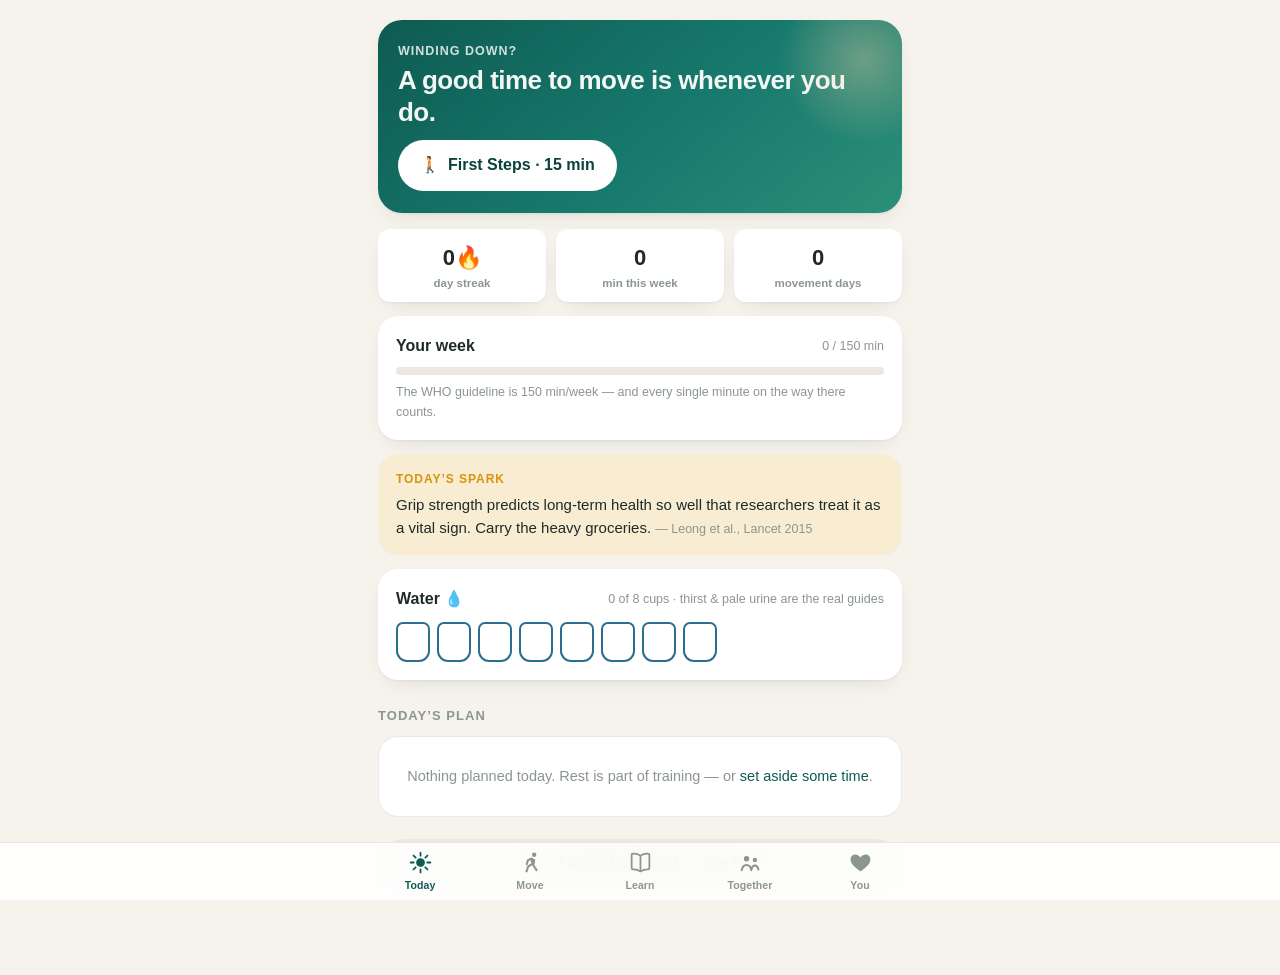
==== index.html @ d50400a1 "Build Movement: research-rooted PWA with guided sessions, learning library, plans, and circles A zer" ====
<!DOCTYPE html>
<html lang="en">
<head>
  <meta charset="UTF-8">
  <meta name="viewport" content="width=device-width, initial-scale=1, viewport-fit=cover, user-scalable=no">
  <title>Movement — make moving feel like living</title>
  <meta name="description" content="A warm, research-rooted companion that helps you weave movement into your day — guided sessions, gentle plans, and friends to move with.">

  <link rel="manifest" href="./manifest.webmanifest">
  <meta name="theme-color" content="#0e5b52" media="(prefers-color-scheme: light)">
  <meta name="theme-color" content="#0b1f1c" media="(prefers-color-scheme: dark)">

  <!-- iOS install / standalone -->
  <meta name="apple-mobile-web-app-capable" content="yes">
  <meta name="mobile-web-app-capable" content="yes">
  <meta name="apple-mobile-web-app-status-bar-style" content="black-translucent">
  <meta name="apple-mobile-web-app-title" content="Movement">
  <link rel="apple-touch-icon" href="./icons/apple-touch-icon.png">
  <link rel="icon" type="image/png" sizes="192x192" href="./icons/icon-192.png">

  <link rel="stylesheet" href="./css/app.css">
</head>
<body>
  <div id="app" aria-live="polite">
    <main id="view" class="view" tabindex="-1"></main>

    <nav id="tabbar" class="tabbar" aria-label="Main">
      <a href="#/today" data-tab="today" class="tab">
        <svg viewBox="0 0 24 24" aria-hidden="true"><circle cx="12" cy="12" r="4.2"/><path class="stroke" d="M12 2.5v3M12 18.5v3M2.5 12h3M18.5 12h3M5.3 5.3l2.1 2.1M16.6 16.6l2.1 2.1M18.7 5.3l-2.1 2.1M7.4 16.6l-2.1 2.1"/></svg>
        <span>Today</span>
      </a>
      <a href="#/move" data-tab="move" class="tab">
        <svg viewBox="0 0 24 24" aria-hidden="true"><circle cx="15.5" cy="4.5" r="2.1"/><path class="stroke wide" d="M12.7 8.2l2.9 1.6-1 4.6 3.2 4.9M12.7 8.2L9.4 10l-1 3.6M12.7 8.2l1.3 5-4.2 2.6-1.6 4.7"/></svg>
        <span>Move</span>
      </a>
      <a href="#/learn" data-tab="learn" class="tab">
        <svg viewBox="0 0 24 24" aria-hidden="true"><path class="stroke" d="M12 5.6C10.2 4 7.6 3.4 4.5 3.6c-.6 0-1 .5-1 1v13c0 .6.5 1 1.1 1 2.9-.1 5.3.5 7.4 2 2.1-1.5 4.5-2.1 7.4-2 .6 0 1.1-.4 1.1-1v-13c0-.5-.4-1-1-1-3.1-.2-5.7.4-7.5 2z"/><path class="stroke" d="M12 5.6v14.6"/></svg>
        <span>Learn</span>
      </a>
      <a href="#/together" data-tab="together" class="tab">
        <svg viewBox="0 0 24 24" aria-hidden="true"><circle cx="8.2" cy="8.4" r="2.6"/><circle cx="16.2" cy="9.6" r="2.1"/><path class="stroke wide" d="M3.6 19.4c.5-3.2 2.3-5 4.6-5s4.1 1.8 4.6 5M12.9 18.6c.5-2.3 1.8-3.7 3.3-3.7 1.6 0 2.9 1.4 3.4 3.7"/></svg>
        <span>Together</span>
      </a>
      <a href="#/you" data-tab="you" class="tab">
        <svg viewBox="0 0 24 24" aria-hidden="true"><path d="M12 20.6s-7.6-4.6-9.2-9.5C1.7 7.7 3.5 4.8 6.4 4.4c1.9-.3 3.8.6 5.6 2.7 1.8-2.1 3.7-3 5.6-2.7 2.9.4 4.7 3.3 3.6 6.7-1.6 4.9-9.2 9.5-9.2 9.5z"/></svg>
        <span>You</span>
      </a>
    </nav>
  </div>

  <script type="module" src="./js/app.js"></script>
  <script>
    if ('serviceWorker' in navigator) {
      window.addEventListener('load', () => {
        navigator.serviceWorker.register('./sw.js').catch(() => {});
      });
    }
  </script>
</body>
</html>
---- css/app.css ----
/* ============================================================
   Movement — design system
   Warm, calm, alive. System fonts so it feels native on iOS.
   ============================================================ */

:root {
  --bg: #f6f3ec;
  --bg-raised: #ffffff;
  --bg-sunken: #ece8df;
  --ink: #1e2b28;
  --ink-soft: #56645f;
  --ink-faint: #8b968f;
  --line: rgba(30, 43, 40, 0.1);

  --brand: #0e5b52;        /* deep sea green */
  --brand-soft: #d9e9e2;
  --brand-ink: #0a423c;
  --accent: #e8613c;       /* sunrise coral */
  --accent-soft: #fbe3d8;
  --gold: #d9930d;
  --gold-soft: #f8ecd2;
  --sky: #2c6e8f;
  --sky-soft: #dcebf2;
  --plum: #7c4d79;
  --plum-soft: #eee0ed;

  --radius: 20px;
  --radius-sm: 12px;
  --shadow: 0 1px 2px rgba(30, 43, 40, 0.05), 0 8px 24px -12px rgba(30, 43, 40, 0.18);
  --tabbar-h: 58px;
  --safe-bottom: env(safe-area-inset-bottom, 0px);
  --safe-top: env(safe-area-inset-top, 0px);

  color-scheme: light dark;
}

@media (prefers-color-scheme: dark) {
  :root {
    --bg: #0d1614;
    --bg-raised: #16221f;
    --bg-sunken: #0a100f;
    --ink: #e8ede9;
    --ink-soft: #a3b0aa;
    --ink-faint: #6c7873;
    --line: rgba(232, 237, 233, 0.1);

    --brand: #4fa895;
    --brand-soft: #163430;
    --brand-ink: #9fd6c9;
    --accent: #f0754f;
    --accent-soft: #3a2018;
    --gold: #e2a63a;
    --gold-soft: #33270f;
    --sky: #5da3c4;
    --sky-soft: #142b36;
    --plum: #b07dac;
    --plum-soft: #2d1e2c;

    --shadow: 0 1px 2px rgba(0, 0, 0, 0.3), 0 8px 24px -12px rgba(0, 0, 0, 0.5);
  }
}

* { box-sizing: border-box; margin: 0; padding: 0; }

html { height: 100%; }

body {
  min-height: 100%;
  background: var(--bg);
  color: var(--ink);
  font-family: -apple-system, BlinkMacSystemFont, "SF Pro Text", "Segoe UI", Roboto, "Helvetica Neue", sans-serif;
  font-size: 16px;
  line-height: 1.55;
  -webkit-font-smoothing: antialiased;
  -webkit-tap-highlight-color: transparent;
  overscroll-behavior-y: none;
}

button {
  font: inherit;
  color: inherit;
  background: none;
  border: none;
  cursor: pointer;
}

a { color: var(--brand); text-decoration: none; }

/* ---------- layout ---------- */

.view {
  max-width: 560px;
  margin: 0 auto;
  padding: calc(var(--safe-top) + 20px) 18px calc(var(--tabbar-h) + var(--safe-bottom) + 28px);
  outline: none;
  animation: view-in 0.28s ease;
}

/* Full-screen routes (the session player) render without the shell's
   padding or entry animation — a filling/transform animation would make
   .view the containing block or stacking context and trap the overlay. */
.view.bare { animation: none; padding: 0; }

/* Opacity only — animating transform here would turn .view into the
   containing block for the position:fixed session player. */
@keyframes view-in {
  from { opacity: 0; }
  to   { opacity: 1; }
}

@media (prefers-reduced-motion: reduce) {
  *, *::before, *::after { animation-duration: 0.01ms !important; transition-duration: 0.01ms !important; }
}

/* ---------- tab bar ---------- */

.tabbar {
  position: fixed;
  inset: auto 0 0 0;
  height: calc(var(--tabbar-h) + var(--safe-bottom));
  padding-bottom: var(--safe-bottom);
  display: flex;
  justify-content: center;
  gap: 2px;
  background: color-mix(in srgb, var(--bg-raised) 88%, transparent);
  -webkit-backdrop-filter: blur(16px);
  backdrop-filter: blur(16px);
  border-top: 1px solid var(--line);
  z-index: 40;
}

.tab {
  flex: 1;
  max-width: 108px;
  display: flex;
  flex-direction: column;
  align-items: center;
  justify-content: center;
  gap: 2px;
  color: var(--ink-faint);
  font-size: 10.5px;
  font-weight: 600;
  letter-spacing: 0.01em;
}

.tab svg {
  width: 25px;
  height: 25px;
  fill: currentColor;
}

.tab svg .stroke {
  fill: none;
  stroke: currentColor;
  stroke-width: 1.7;
  stroke-linecap: round;
  stroke-linejoin: round;
}

.tab svg .stroke.wide { stroke-width: 2; }

.tab.active { color: var(--brand); }

/* ---------- typography ---------- */

h1.page-title {
  font-family: -apple-system, BlinkMacSystemFont, "SF Pro Display", "Segoe UI", Roboto, sans-serif;
  font-size: 30px;
  line-height: 1.15;
  font-weight: 800;
  letter-spacing: -0.02em;
  margin-bottom: 4px;
}

.page-sub { color: var(--ink-soft); font-size: 15px; margin-bottom: 20px; }

h2.section-title {
  font-size: 13px;
  font-weight: 700;
  text-transform: uppercase;
  letter-spacing: 0.08em;
  color: var(--ink-faint);
  margin: 26px 0 10px;
}

/* ---------- cards ---------- */

.card {
  background: var(--bg-raised);
  border-radius: var(--radius);
  box-shadow: var(--shadow);
  padding: 18px;
  margin-bottom: 14px;
}

.card.flat { box-shadow: none; border: 1px solid var(--line); }

.card-link { display: block; color: inherit; }
.card-link:active { transform: scale(0.985); }

/* ---------- buttons ---------- */

.btn {
  display: inline-flex;
  align-items: center;
  justify-content: center;
  gap: 8px;
  padding: 13px 22px;
  border-radius: 999px;
  font-weight: 700;
  font-size: 16px;
  background: var(--brand);
  color: #fff;
  transition: transform 0.1s ease, opacity 0.15s ease;
}

.btn:active { transform: scale(0.97); }
.btn.accent { background: var(--accent); }
.btn.ghost { background: var(--bg-sunken); color: var(--ink); }
.btn.small { padding: 8px 16px; font-size: 14px; }
.btn.block { width: 100%; }
.btn:disabled { opacity: 0.45; cursor: default; }

.chip {
  display: inline-flex;
  align-items: center;
  gap: 6px;
  padding: 7px 14px;
  border-radius: 999px;
  background: var(--bg-sunken);
  color: var(--ink-soft);
  font-size: 13.5px;
  font-weight: 600;
  border: 1.5px solid transparent;
}

.chip.on {
  background: var(--brand-soft);
  color: var(--brand-ink);
  border-color: var(--brand);
}

/* ---------- pills & tags ---------- */

.tag {
  display: inline-block;
  padding: 3px 10px;
  border-radius: 999px;
  font-size: 11.5px;
  font-weight: 700;
  letter-spacing: 0.03em;
  text-transform: uppercase;
}

.tag.brand { background: var(--brand-soft); color: var(--brand-ink); }
.tag.accent { background: var(--accent-soft); color: var(--accent); }
.tag.gold { background: var(--gold-soft); color: var(--gold); }
.tag.sky { background: var(--sky-soft); color: var(--sky); }
.tag.plum { background: var(--plum-soft); color: var(--plum); }

/* ---------- hero (Today) ---------- */

.hero {
  background: linear-gradient(140deg, var(--brand) 0%, #17796d 55%, #2c8f78 100%);
  color: #f2f7f4;
  border-radius: 24px;
  padding: 22px 20px;
  margin-bottom: 16px;
  box-shadow: var(--shadow);
  position: relative;
  overflow: hidden;
}

.hero::after {
  content: "";
  position: absolute;
  right: -46px;
  top: -46px;
  width: 170px;
  height: 170px;
  border-radius: 50%;
  background: radial-gradient(circle, rgba(255, 214, 170, 0.35), transparent 70%);
}

.hero .eyebrow {
  font-size: 12.5px;
  font-weight: 700;
  letter-spacing: 0.08em;
  text-transform: uppercase;
  opacity: 0.85;
  margin-bottom: 4px;
}

.hero h1 {
  font-size: 26px;
  line-height: 1.2;
  font-weight: 800;
  letter-spacing: -0.02em;
  margin-bottom: 12px;
}

.hero .btn { background: #fff; color: var(--brand-ink); position: relative; z-index: 1; }
@media (prefers-color-scheme: dark) {
  .hero { background: linear-gradient(140deg, #0e4d45 0%, #135f54 55%, #1c705e 100%); }
  .hero .btn { color: #0a423c; }
}

/* ---------- stat row ---------- */

.stat-row { display: grid; grid-template-columns: 1fr 1fr 1fr; gap: 10px; margin-bottom: 14px; }

.stat {
  background: var(--bg-raised);
  border-radius: var(--radius-sm);
  box-shadow: var(--shadow);
  padding: 12px 8px 10px;
  text-align: center;
}

.stat .n { font-size: 22px; font-weight: 800; letter-spacing: -0.02em; }
.stat .l { font-size: 11.5px; color: var(--ink-faint); font-weight: 600; }

/* ---------- progress ring & bars ---------- */

.ringwrap { display: flex; align-items: center; gap: 16px; }
.ring { flex-shrink: 0; }
.ring .track { stroke: var(--bg-sunken); }
.ring .fill { stroke: var(--accent); stroke-linecap: round; transition: stroke-dashoffset 0.6s ease; }
.ring text { fill: var(--ink); font-weight: 800; }

.meter { height: 8px; border-radius: 999px; background: var(--bg-sunken); overflow: hidden; }
.meter > i { display: block; height: 100%; border-radius: 999px; background: var(--brand); transition: width 0.5s ease; }

/* ---------- water tracker ---------- */

.water-cups { display: flex; gap: 7px; flex-wrap: wrap; margin-top: 10px; }

.cup {
  width: 34px;
  height: 40px;
  border-radius: 7px 7px 11px 11px;
  border: 2px solid var(--sky);
  background: transparent;
  position: relative;
  transition: background 0.2s ease;
}

.cup.full { background: linear-gradient(to top, var(--sky) 85%, transparent 85%); }
.cup:active { transform: scale(0.92); }

/* ---------- session / activity cards ---------- */

.session-card { display: flex; gap: 14px; align-items: center; }

.session-art {
  width: 58px;
  height: 58px;
  border-radius: 16px;
  flex-shrink: 0;
  display: flex;
  align-items: center;
  justify-content: center;
  font-size: 27px;
}

.session-body { flex: 1; min-width: 0; }
.session-body h3 { font-size: 16.5px; font-weight: 700; letter-spacing: -0.01em; }
.session-body p { font-size: 13.5px; color: var(--ink-soft); margin-top: 2px; }
.session-meta { font-size: 12.5px; color: var(--ink-faint); font-weight: 600; margin-top: 4px; }

.activity-grid { display: grid; grid-template-columns: repeat(auto-fill, minmax(96px, 1fr)); gap: 10px; }

.activity-tile {
  background: var(--bg-raised);
  border-radius: 16px;
  box-shadow: var(--shadow);
  padding: 14px 8px 12px;
  text-align: center;
  color: inherit;
}

.activity-tile .em { font-size: 28px; display: block; margin-bottom: 4px; }
.activity-tile .nm { font-size: 13px; font-weight: 700; }
.activity-tile:active { transform: scale(0.96); }

/* ---------- player ---------- */

.player {
  position: fixed;
  inset: 0;
  z-index: 60;
  background: linear-gradient(160deg, #0c4a42, #17796d 70%, #2c8f78);
  color: #f2f7f4;
  display: flex;
  flex-direction: column;
  padding: calc(var(--safe-top) + 18px) 22px calc(var(--safe-bottom) + 24px);
  overflow-y: auto;
}

.player-top { display: flex; justify-content: space-between; align-items: center; }

.player-close {
  width: 40px;
  height: 40px;
  border-radius: 50%;
  background: rgba(255, 255, 255, 0.14);
  color: #fff;
  font-size: 19px;
  display: flex;
  align-items: center;
  justify-content: center;
}

.player-hero { text-align: center; margin: auto 0; padding: 26px 0; }
.player-hero .em { font-size: 44px; }
.player-hero h1 { font-size: 24px; font-weight: 800; letter-spacing: -0.02em; margin: 6px 0 2px; }
.player-hero .ph-sub { opacity: 0.8; font-size: 14.5px; }

.player-clock {
  font-family: -apple-system, BlinkMacSystemFont, "SF Pro Display", sans-serif;
  font-size: 72px;
  font-weight: 800;
  letter-spacing: -0.03em;
  font-variant-numeric: tabular-nums;
  line-height: 1.05;
  margin: 14px 0 4px;
}

.player-segment { font-size: 15px; font-weight: 700; text-transform: uppercase; letter-spacing: 0.08em; opacity: 0.85; }

.player-cue {
  min-height: 76px;
  margin: 18px auto 0;
  max-width: 420px;
  font-size: 17.5px;
  line-height: 1.45;
  font-weight: 500;
  opacity: 0.95;
}

.player-meter { height: 6px; border-radius: 999px; background: rgba(255, 255, 255, 0.2); overflow: hidden; margin: 20px 0; }
.player-meter > i { display: block; height: 100%; background: #ffd6aa; transition: width 1s linear; }

.player-controls { display: flex; justify-content: center; gap: 14px; }

.pbtn {
  border-radius: 999px;
  font-weight: 800;
  font-size: 16px;
  padding: 15px 30px;
  background: rgba(255, 255, 255, 0.16);
  color: #fff;
}

.pbtn.main { background: #fff; color: #0c4a42; padding: 15px 44px; }
.pbtn:active { transform: scale(0.96); }

/* ---------- article ---------- */

.article h1 { font-size: 26px; font-weight: 800; letter-spacing: -0.02em; line-height: 1.2; margin: 10px 0 6px; }
.article .lede { font-size: 16.5px; color: var(--ink-soft); margin-bottom: 18px; }
.article-body p { margin-bottom: 14px; font-size: 16px; }
.article-body h3 { font-size: 18px; font-weight: 700; margin: 22px 0 8px; letter-spacing: -0.01em; }
.article-body ul { margin: 0 0 14px 20px; }
.article-body li { margin-bottom: 6px; }

.trythis {
  background: var(--brand-soft);
  border-radius: var(--radius-sm);
  padding: 14px 16px;
  margin: 18px 0;
}

.trythis b { color: var(--brand-ink); }

.refs { margin-top: 24px; padding-top: 14px; border-top: 1px solid var(--line); }
.refs h4 { font-size: 12px; text-transform: uppercase; letter-spacing: 0.08em; color: var(--ink-faint); margin-bottom: 8px; }
.refs li { font-size: 12.5px; color: var(--ink-soft); margin: 0 0 6px 16px; }

.backlink { display: inline-flex; align-items: center; gap: 6px; font-weight: 700; font-size: 14.5px; margin-bottom: 6px; }

/* ---------- plan ---------- */

.dayrow { display: flex; gap: 6px; margin: 10px 0 16px; }

.daybtn {
  flex: 1;
  aspect-ratio: 1;
  max-width: 52px;
  border-radius: 14px;
  background: var(--bg-sunken);
  font-weight: 700;
  font-size: 13px;
  color: var(--ink-soft);
  border: 1.5px solid transparent;
}

.daybtn.on { background: var(--brand-soft); color: var(--brand-ink); border-color: var(--brand); }

.plan-item { display: flex; align-items: center; gap: 12px; padding: 12px 0; border-bottom: 1px solid var(--line); }
.plan-item:last-child { border-bottom: none; }
.plan-item .em { font-size: 24px; }
.plan-item .t { flex: 1; }
.plan-item .t b { font-size: 15.5px; }
.plan-item .t span { display: block; font-size: 13px; color: var(--ink-soft); }

input[type="time"], input[type="text"], select, textarea {
  font: inherit;
  color: var(--ink);
  background: var(--bg-sunken);
  border: 1.5px solid transparent;
  border-radius: var(--radius-sm);
  padding: 11px 14px;
  width: 100%;
}

input:focus, select:focus, textarea:focus { outline: none; border-color: var(--brand); }

label.field { display: block; font-size: 13px; font-weight: 700; color: var(--ink-soft); margin: 14px 0 6px; }

/* ---------- heatmap ---------- */

.heatmap { display: grid; grid-template-rows: repeat(7, 13px); grid-auto-flow: column; grid-auto-columns: 13px; gap: 4px; overflow-x: auto; padding-bottom: 6px; }
.hm-cell { width: 13px; height: 13px; border-radius: 4px; background: var(--bg-sunken); }
.hm-cell.l1 { background: color-mix(in srgb, var(--brand) 35%, var(--bg-sunken)); }
.hm-cell.l2 { background: color-mix(in srgb, var(--brand) 65%, var(--bg-sunken)); }
.hm-cell.l3 { background: var(--brand); }

/* ---------- misc ---------- */

.row { display: flex; align-items: center; gap: 10px; }
.row.between { justify-content: space-between; }
.spacer { flex: 1; }
.muted { color: var(--ink-soft); font-size: 14px; }
.tiny { color: var(--ink-faint); font-size: 12.5px; }
.mt8 { margin-top: 8px; } .mt12 { margin-top: 12px; } .mt16 { margin-top: 16px; }
.center { text-align: center; }

.spark {
  background: var(--gold-soft);
  border-radius: var(--radius);
  padding: 16px 18px;
  margin-bottom: 14px;
  font-size: 15px;
}

.spark b { color: var(--gold); display: block; font-size: 12px; text-transform: uppercase; letter-spacing: 0.08em; margin-bottom: 4px; }

.empty { text-align: center; color: var(--ink-faint); padding: 28px 12px; font-size: 14.5px; }

.toast {
  position: fixed;
  left: 50%;
  bottom: calc(var(--tabbar-h) + var(--safe-bottom) + 16px);
  transform: translateX(-50%);
  background: var(--ink);
  color: var(--bg);
  padding: 11px 20px;
  border-radius: 999px;
  font-size: 14.5px;
  font-weight: 600;
  box-shadow: var(--shadow);
  z-index: 80;
  animation: toast-in 0.25s ease, toast-out 0.3s ease 2.4s both;
  max-width: calc(100vw - 40px);
  text-align: center;
}

@keyframes toast-in { from { opacity: 0; transform: translate(-50%, 8px); } }
@keyframes toast-out { to { opacity: 0; transform: translate(-50%, 8px); } }

dialog.sheet {
  border: none;
  border-radius: 24px 24px 0 0;
  padding: 22px 20px calc(var(--safe-bottom) + 22px);
  width: 100%;
  max-width: 560px;
  margin: auto auto 0;
  background: var(--bg-raised);
  color: var(--ink);
  box-shadow: 0 -12px 40px rgba(0, 0, 0, 0.2);
}

dialog.sheet::backdrop { background: rgba(10, 20, 18, 0.45); }
dialog.sheet h2 { font-size: 20px; font-weight: 800; letter-spacing: -0.01em; margin-bottom: 4px; }
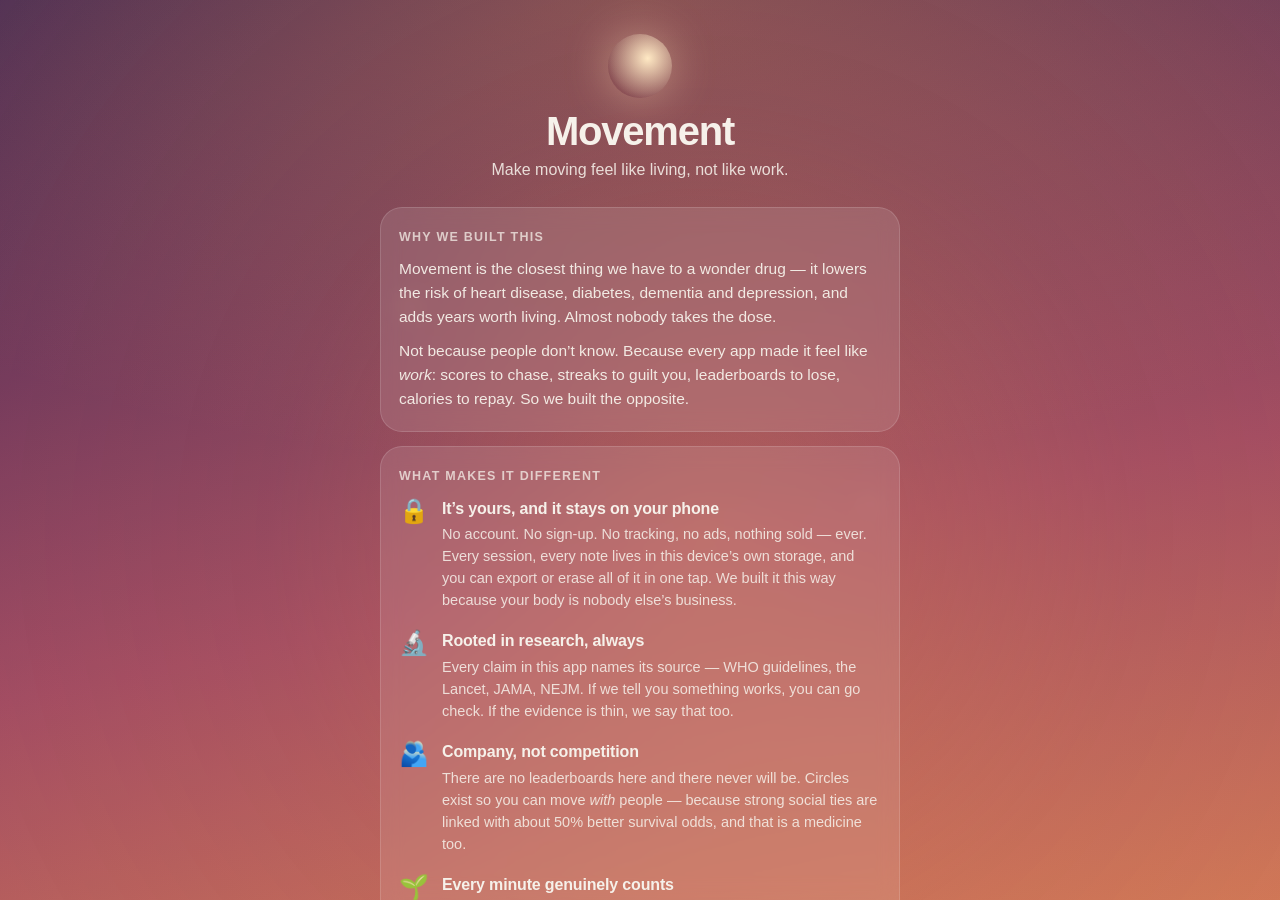
==== commit 82ed14d7: "Add the first-run intro and a proper iMessage share card Two front doors: the one people walk throug" ====
--- a/index.html
+++ b/index.html
@@ -4,7 +4,29 @@
   <meta charset="UTF-8">
   <meta name="viewport" content="width=device-width, initial-scale=1, viewport-fit=cover, user-scalable=no">
   <title>Movement — make moving feel like living</title>
-  <meta name="description" content="A warm, research-rooted companion that helps you weave movement into your day — guided sessions, gentle plans, and friends to move with.">
+  <meta name="description" content="A warm, research-rooted companion that helps you weave movement into your day — guided sessions, gentle plans, and friends to move with. Free, private, and it stays on your phone.">
+
+  <!--
+    Link preview (iMessage, Slack, WhatsApp, Twitter…). Apple's previewer needs
+    ABSOLUTE image URLs, so these point at the production host — change
+    og:url and og:image together if you deploy somewhere else.
+    Regenerate the image with: node scripts/make_og.js
+  -->
+  <link rel="canonical" href="https://movement-wellness.netlify.app/">
+  <meta property="og:type" content="website">
+  <meta property="og:site_name" content="Movement">
+  <meta property="og:url" content="https://movement-wellness.netlify.app/">
+  <meta property="og:title" content="Movement — make moving feel like living">
+  <meta property="og:description" content="Guided sessions with a coach in your ear, multi-week programs, and research you can check. No leaderboards, no account, no tracking — it all stays on your phone.">
+  <meta property="og:image" content="https://movement-wellness.netlify.app/og-image.jpg">
+  <meta property="og:image:type" content="image/jpeg">
+  <meta property="og:image:width" content="1200">
+  <meta property="og:image:height" content="630">
+  <meta property="og:image:alt" content="Movement — make moving feel like living, not like work. An open ensō brush circle on a dawn-colored sky.">
+  <meta name="twitter:card" content="summary_large_image">
+  <meta name="twitter:title" content="Movement — make moving feel like living">
+  <meta name="twitter:description" content="Guided sessions, multi-week programs, and research you can check. No leaderboards, no account — it stays on your phone.">
+  <meta name="twitter:image" content="https://movement-wellness.netlify.app/og-image.jpg">
 
   <link rel="manifest" href="./manifest.webmanifest">
   <meta name="theme-color" content="#0e5b52" media="(prefers-color-scheme: light)">
--- a/css/app.css
+++ b/css/app.css
@@ -260,26 +260,56 @@
 
 /* ---------- hero (Today) ---------- */
 
+/* The hero wears the hour: dawn, day, dusk or night, with its own weather. */
 .hero {
-  background: linear-gradient(140deg, var(--brand) 0%, #17796d 55%, #2c8f78 100%);
-  color: #f2f7f4;
+  background: linear-gradient(150deg, var(--deep) 0%, var(--mid) 58%, var(--lift) 120%);
+  color: #f4f8f6;
   border-radius: 24px;
   padding: 22px 20px;
   margin-bottom: 16px;
   box-shadow: var(--shadow);
   position: relative;
   overflow: hidden;
-}
-
-.hero::after {
+  min-height: 196px;
+}
+
+.hero-zen { position: absolute; inset: 0; width: 100%; height: 100%; }
+.hero-content { position: relative; z-index: 2; }
+
+/* the sun or moon, sitting where it would sit at this hour */
+.hero-sun {
+  position: absolute;
+  z-index: 1;
+  width: 116px;
+  height: 116px;
+  border-radius: 50%;
+  background: radial-gradient(circle at 50% 50%, var(--sun), color-mix(in srgb, var(--sun) 22%, transparent) 55%, transparent 72%);
+  animation: sun-drift 26s ease-in-out infinite alternate;
+}
+
+.sky-dawn .hero-sun  { right: 12%; bottom: -34px; }
+.sky-day .hero-sun   { right: -26px; top: -30px; width: 168px; height: 168px; }
+.sky-dusk .hero-sun  { right: 16%; bottom: -40px; }
+.sky-night .hero-sun { right: 8%; top: -20px; width: 92px; height: 92px; }
+
+@keyframes sun-drift {
+  from { transform: translate(0, 0); }
+  to   { transform: translate(-10px, -8px); }
+}
+
+/* a few stars, but only at night */
+.sky-night::after {
   content: "";
   position: absolute;
-  right: -46px;
-  top: -46px;
-  width: 170px;
-  height: 170px;
-  border-radius: 50%;
-  background: radial-gradient(circle, rgba(255, 214, 170, 0.35), transparent 70%);
+  inset: 0;
+  z-index: 1;
+  background-image:
+    radial-gradient(1.4px 1.4px at 18% 26%, rgba(255, 255, 255, 0.85), transparent),
+    radial-gradient(1.2px 1.2px at 42% 14%, rgba(255, 255, 255, 0.6), transparent),
+    radial-gradient(1.5px 1.5px at 68% 32%, rgba(255, 255, 255, 0.75), transparent),
+    radial-gradient(1.1px 1.1px at 86% 18%, rgba(255, 255, 255, 0.55), transparent),
+    radial-gradient(1.3px 1.3px at 30% 62%, rgba(255, 255, 255, 0.45), transparent);
+  pointer-events: none;
 }
 
 .hero .eyebrow {
@@ -299,10 +329,12 @@
   margin-bottom: 12px;
 }
 
-.hero .btn { background: #fff; color: var(--brand-ink); position: relative; z-index: 1; }
-@media (prefers-color-scheme: dark) {
-  .hero { background: linear-gradient(140deg, #0e4d45 0%, #135f54 55%, #1c705e 100%); }
-  .hero .btn { color: #0a423c; }
+.hero .btn {
+  background: rgba(255, 255, 255, 0.95);
+  color: var(--deep);
+  position: relative;
+  z-index: 2;
+  box-shadow: 0 6px 18px -8px rgba(0, 0, 0, 0.5);
 }
 
 /* ---------- stat row ---------- */
@@ -331,22 +363,56 @@
 .meter { height: 8px; border-radius: 999px; background: var(--bg-sunken); overflow: hidden; }
 .meter > i { display: block; height: 100%; border-radius: 999px; background: var(--brand); transition: width 0.5s ease; }
 
-/* ---------- water tracker ---------- */
-
-.water-cups { display: flex; gap: 7px; flex-wrap: wrap; margin-top: 10px; }
-
-.cup {
-  width: 34px;
-  height: 40px;
-  border-radius: 7px 7px 11px 11px;
-  border: 2px solid var(--sky);
-  background: transparent;
-  position: relative;
-  transition: background 0.2s ease;
-}
-
-.cup.full { background: linear-gradient(to top, var(--sky) 85%, transparent 85%); }
-.cup:active { transform: scale(0.92); }
+/* ---------- thirst check ---------- */
+
+.thirst-row { display: grid; grid-template-columns: repeat(4, 1fr); gap: 7px; margin-top: 12px; }
+
+.thirst-btn {
+  padding: 11px 4px 9px;
+  border-radius: 14px;
+  background: var(--bg-sunken);
+  border: 1.5px solid transparent;
+  display: flex;
+  flex-direction: column;
+  align-items: center;
+  gap: 3px;
+  transition: transform 0.12s ease;
+}
+
+.thirst-btn .th-em { font-size: 22px; line-height: 1; }
+.thirst-btn .th-label { font-size: 11.5px; font-weight: 700; color: var(--ink-soft); }
+.thirst-btn.on { background: var(--sky-soft); border-color: var(--sky); }
+.thirst-btn.on .th-label { color: var(--sky); }
+.thirst-btn:active { transform: scale(0.95); }
+
+.urine-check { border-top: 1px solid var(--line); padding-top: 12px; }
+.urine-row { display: flex; gap: 7px; }
+
+.urine-btn {
+  flex: 1;
+  display: flex;
+  align-items: center;
+  justify-content: center;
+  gap: 7px;
+  padding: 9px 6px;
+  border-radius: 12px;
+  background: var(--bg-sunken);
+  border: 1.5px solid transparent;
+  font-size: 12.5px;
+  font-weight: 700;
+  color: var(--ink-soft);
+}
+
+.urine-btn span {
+  width: 16px;
+  height: 16px;
+  border-radius: 50%;
+  background: var(--swatch);
+  box-shadow: inset 0 0 0 1px rgba(0, 0, 0, 0.12);
+}
+
+.urine-btn.on { border-color: var(--sky); background: var(--sky-soft); color: var(--sky); }
+.urine-btn:active { transform: scale(0.96); }
 
 /* ---------- session / activity cards ---------- */
 
@@ -361,6 +427,35 @@
   align-items: center;
   justify-content: center;
   font-size: 27px;
+}
+
+/* a tiny window into the session's world, ripple and all */
+.session-art.world { position: relative; overflow: hidden; }
+
+.session-art.world .wa-ring {
+  position: absolute;
+  width: 52px;
+  height: 52px;
+  border-radius: 50%;
+  border: 1.5px solid currentColor;
+  opacity: 0.45;
+  bottom: -20px;
+  right: -16px;
+}
+
+.session-art.world .wa-ring::after {
+  content: "";
+  position: absolute;
+  inset: 9px;
+  border-radius: 50%;
+  border: 1.5px solid currentColor;
+  opacity: 0.45;
+}
+
+.session-art.world .wa-em {
+  position: relative;
+  z-index: 1;
+  filter: drop-shadow(0 2px 5px rgba(0, 0, 0, 0.35));
 }
 
 .session-body { flex: 1; min-width: 0; }
@@ -385,16 +480,91 @@
 
 /* ---------- player ---------- */
 
+/* Each session gets its own world: the palette variables are set inline by
+   the player from the session's color, and everything here reads from them. */
 .player {
   position: fixed;
   inset: 0;
   z-index: 60;
-  background: linear-gradient(160deg, #0c4a42, #17796d 70%, #2c8f78);
-  color: #f2f7f4;
+  background:
+    radial-gradient(120% 80% at 50% 0%, color-mix(in srgb, var(--lift) 32%, transparent), transparent 70%),
+    linear-gradient(165deg, var(--deep) 0%, var(--mid) 62%, var(--lift) 130%);
+  color: #f4f8f6;
+  overflow: hidden;
+}
+
+.player-inner {
+  position: relative;
+  z-index: 1;
+  height: 100%;
   display: flex;
   flex-direction: column;
   padding: calc(var(--safe-top) + 18px) 22px calc(var(--safe-bottom) + 24px);
   overflow-y: auto;
+}
+
+/* the living water */
+.zen-canvas { position: absolute; inset: 0; width: 100%; height: 100%; z-index: 0; pointer-events: none; }
+
+/* ---------- ensō: one brush stroke, completing as you move ---------- */
+
+.enso-wrap {
+  position: relative;
+  width: min(56vw, 214px);
+  aspect-ratio: 1;
+  margin: 6px auto;
+  animation: enso-in 0.9s ease both;
+}
+
+@keyframes enso-in { from { opacity: 0; transform: scale(0.92); } to { opacity: 1; transform: none; } }
+
+.enso { position: absolute; inset: 0; width: 100%; height: 100%; }
+
+.enso-face {
+  position: absolute;
+  inset: 0;
+  display: flex;
+  flex-direction: column;
+  align-items: center;
+  justify-content: center;
+  gap: 2px;
+}
+
+/* ---------- breath pacer ---------- */
+
+.breath-orb {
+  position: relative;
+  width: 132px;
+  height: 132px;
+  margin: 10px auto 0;
+  display: flex;
+  align-items: center;
+  justify-content: center;
+  animation: orb-in 0.8s ease both;
+}
+
+/* display:flex would otherwise defeat the hidden attribute */
+.breath-orb[hidden] { display: none; }
+
+@keyframes orb-in { from { opacity: 0; transform: scale(0.9); } to { opacity: 1; transform: none; } }
+
+.bo-disc {
+  position: absolute;
+  inset: 0;
+  border-radius: 50%;
+  background: radial-gradient(circle at 50% 45%, color-mix(in srgb, var(--ink) 55%, transparent), color-mix(in srgb, var(--ink) 8%, transparent) 70%);
+  border: 1.5px solid color-mix(in srgb, var(--ink) 45%, transparent);
+  transform: scale(0.55);
+  will-change: transform;
+}
+
+.bo-label {
+  position: relative;
+  font-size: 14px;
+  font-weight: 700;
+  letter-spacing: 0.1em;
+  text-transform: uppercase;
+  opacity: 0.85;
 }
 
 .player-top { display: flex; justify-content: space-between; align-items: center; }
@@ -411,22 +581,30 @@
   justify-content: center;
 }
 
-.player-hero { text-align: center; margin: auto 0; padding: 26px 0; }
-.player-hero .em { font-size: 44px; }
+.player-hero { text-align: center; margin: auto 0; padding: 14px 0; }
+.player-hero .em { font-size: 40px; line-height: 1.1; }
 .player-hero h1 { font-size: 24px; font-weight: 800; letter-spacing: -0.02em; margin: 6px 0 2px; }
 .player-hero .ph-sub { opacity: 0.8; font-size: 14.5px; }
 
 .player-clock {
   font-family: -apple-system, BlinkMacSystemFont, "SF Pro Display", sans-serif;
-  font-size: 72px;
+  font-size: 56px;
   font-weight: 800;
   letter-spacing: -0.03em;
   font-variant-numeric: tabular-nums;
   line-height: 1.05;
-  margin: 14px 0 4px;
-}
-
-.player-segment { font-size: 15px; font-weight: 700; text-transform: uppercase; letter-spacing: 0.08em; opacity: 0.85; }
+  text-shadow: 0 2px 18px rgba(0, 0, 0, 0.22);
+}
+
+.player-segment {
+  font-size: 13px;
+  font-weight: 700;
+  text-transform: uppercase;
+  letter-spacing: 0.1em;
+  opacity: 0.85;
+  max-width: 70%;
+  text-align: center;
+}
 
 .player-cue {
   min-height: 76px;
@@ -438,8 +616,152 @@
   opacity: 0.95;
 }
 
-.player-meter { height: 6px; border-radius: 999px; background: rgba(255, 255, 255, 0.2); overflow: hidden; margin: 20px 0; }
-.player-meter > i { display: block; height: 100%; background: #ffd6aa; transition: width 1s linear; }
+/* each new cue arrives rather than blinking into place */
+.player-cue.cue-in { animation: cue-arrive 0.65s cubic-bezier(0.2, 0.7, 0.3, 1) both; }
+
+@keyframes cue-arrive {
+  from { opacity: 0; transform: translateY(8px); filter: blur(3px); }
+  to   { opacity: 0.95; transform: none; filter: none; }
+}
+
+/* ---------- session timeline with coach check-in markers ---------- */
+
+.timeline { margin: 22px 0 16px; }
+
+.tl-track {
+  position: relative;
+  height: 6px;
+  border-radius: 999px;
+  background: rgba(255, 255, 255, 0.2);
+}
+
+.tl-fill {
+  display: block;
+  height: 100%;
+  width: 0;
+  border-radius: 999px;
+  background: #ffd6aa;
+  transition: width 1s linear;
+}
+
+/* inset so the 0% and 100% markers sit fully on the track, not half off it */
+.tl-marks { position: absolute; inset: 0 7px; }
+
+/* segment boundaries — where the session changes character. Taller than the
+   cue dots so they still read on dense interval sessions. */
+.tl-seg {
+  position: absolute;
+  top: -6px;
+  width: 2px;
+  height: 18px;
+  margin-left: -1px;
+  border-radius: 1px;
+  background: rgba(255, 255, 255, 0.5);
+}
+
+/* one dot per spoken cue, colored by what kind of moment it is */
+.tl-cue {
+  position: absolute;
+  top: 50%;
+  width: 11px;
+  height: 11px;
+  margin: -5.5px 0 0 -5.5px;
+  padding: 0;
+  border-radius: 50%;
+  background: var(--cue-color, #fff);
+  opacity: 0.55;
+  border: 1.5px solid rgba(12, 74, 66, 0.55);
+  transition: opacity 0.3s ease, transform 0.3s ease;
+}
+
+.tl-cue.past { opacity: 1; }
+
+.tl-cue.next {
+  opacity: 1;
+  transform: scale(1.35);
+  box-shadow: 0 0 0 4px rgba(255, 255, 255, 0.25);
+  animation: cue-breathe 2s ease-in-out infinite;
+}
+
+@keyframes cue-breathe {
+  0%, 100% { box-shadow: 0 0 0 3px rgba(255, 255, 255, 0.18); }
+  50%      { box-shadow: 0 0 0 7px rgba(255, 255, 255, 0.07); }
+}
+
+/* larger touch target than the visible dot */
+.tl-cue::after { content: ""; position: absolute; inset: -9px; }
+
+.tl-next {
+  margin-top: 14px;
+  font-size: 13px;
+  text-align: center;
+  opacity: 0.85;
+  min-height: 18px;
+}
+
+.tl-next b { font-weight: 700; }
+
+/* legend, shown before you press Start */
+.cue-legend {
+  margin-top: 18px;
+  display: flex;
+  flex-wrap: wrap;
+  gap: 6px 12px;
+  justify-content: center;
+  font-size: 12px;
+  opacity: 0.85;
+}
+
+.cue-legend .cl-title { width: 100%; font-weight: 700; font-size: 12.5px; opacity: 0.9; }
+.cue-legend .cl-item { display: inline-flex; align-items: center; gap: 5px; }
+.cue-legend .cl-item i { width: 9px; height: 9px; border-radius: 50%; display: inline-block; }
+
+/* music bar — passthrough controls (or launchers) above the session buttons */
+.music-bar {
+  display: flex;
+  align-items: center;
+  justify-content: space-between;
+  gap: 10px;
+  background: rgba(255, 255, 255, 0.12);
+  border-radius: 14px;
+  padding: 10px 14px;
+  margin-bottom: 16px;
+  min-height: 48px;
+}
+
+.music-bar .m-track {
+  font-size: 13.5px;
+  opacity: 0.92;
+  min-width: 0;
+  overflow: hidden;
+  text-overflow: ellipsis;
+  white-space: nowrap;
+}
+
+.music-bar .m-controls, .music-bar .m-launch { display: flex; gap: 8px; flex-shrink: 0; }
+
+.mbtn {
+  width: 38px;
+  height: 38px;
+  border-radius: 50%;
+  background: rgba(255, 255, 255, 0.16);
+  color: #fff;
+  font-size: 15px;
+  display: flex;
+  align-items: center;
+  justify-content: center;
+}
+
+.mbtn:active { transform: scale(0.92); }
+
+.mchip {
+  padding: 7px 13px;
+  border-radius: 999px;
+  background: rgba(255, 255, 255, 0.16);
+  color: #fff;
+  font-size: 13px;
+  font-weight: 700;
+}
 
 .player-controls { display: flex; justify-content: center; gap: 14px; }
 
@@ -455,6 +777,14 @@
 .pbtn.main { background: #fff; color: #0c4a42; padding: 15px 44px; }
 .pbtn:active { transform: scale(0.96); }
 
+/* an inviting heartbeat on Start, and a gentle bob once you're moving */
+.pbtn.main.pulse { animation: gentle-pulse 2.2s ease-in-out infinite; }
+@keyframes gentle-pulse { 0%, 100% { transform: scale(1); } 50% { transform: scale(1.05); } }
+
+.player-hero .em { display: inline-block; }
+.player-hero .em.moving { animation: bob 2.6s ease-in-out infinite; }
+@keyframes bob { 0%, 100% { transform: translateY(0); } 50% { transform: translateY(-8px); } }
+
 /* ---------- article ---------- */
 
 .article h1 { font-size: 26px; font-weight: 800; letter-spacing: -0.02em; line-height: 1.2; margin: 10px 0 6px; }
@@ -478,6 +808,113 @@
 .refs li { font-size: 12.5px; color: var(--ink-soft); margin: 0 0 6px 16px; }
 
 .backlink { display: inline-flex; align-items: center; gap: 6px; font-weight: 700; font-size: 14.5px; margin-bottom: 6px; }
+
+/* ---------- welcome / why we built this ---------- */
+
+.welcome {
+  position: fixed;
+  inset: 0;
+  z-index: 55;
+  overflow: hidden;
+  color: #f6f1ea;
+  background:
+    radial-gradient(115% 75% at 50% 0%, color-mix(in srgb, var(--lift) 34%, transparent), transparent 70%),
+    linear-gradient(168deg, var(--deep) 0%, var(--mid) 60%, var(--lift) 128%);
+}
+
+.welcome-inner {
+  position: relative;
+  z-index: 1;
+  height: 100%;
+  overflow-y: auto;
+  padding: calc(var(--safe-top) + 34px) 20px calc(var(--safe-bottom) + 28px);
+  max-width: 560px;
+  margin: 0 auto;
+}
+
+.w-top { text-align: center; margin-bottom: 24px; }
+
+/* the app's comet, drawn in CSS */
+.w-mark {
+  width: 64px;
+  height: 64px;
+  margin: 0 auto 12px;
+  border-radius: 50%;
+  background: radial-gradient(circle at 62% 38%, #ffe9c4, color-mix(in srgb, #ffe9c4 18%, transparent) 62%, transparent 74%);
+  box-shadow: 0 0 44px color-mix(in srgb, var(--ink) 45%, transparent);
+}
+
+.w-top h1 {
+  font-family: -apple-system, BlinkMacSystemFont, "SF Pro Display", sans-serif;
+  font-size: 40px;
+  font-weight: 800;
+  letter-spacing: -0.03em;
+  line-height: 1.05;
+}
+
+.w-tag { font-size: 16px; opacity: 0.88; margin-top: 6px; }
+
+.w-card {
+  background: rgba(255, 255, 255, 0.11);
+  -webkit-backdrop-filter: blur(10px);
+  backdrop-filter: blur(10px);
+  border: 1px solid rgba(255, 255, 255, 0.14);
+  border-radius: 22px;
+  padding: 20px 18px;
+  margin-bottom: 14px;
+}
+
+.w-card h2 {
+  font-size: 12.5px;
+  font-weight: 800;
+  text-transform: uppercase;
+  letter-spacing: 0.1em;
+  opacity: 0.75;
+  margin-bottom: 10px;
+}
+
+.w-card > p { font-size: 15.5px; line-height: 1.55; opacity: 0.95; margin-bottom: 10px; }
+.w-card > p:last-child { margin-bottom: 0; }
+
+.w-point { display: flex; gap: 13px; margin-bottom: 18px; }
+.w-point:last-child { margin-bottom: 0; }
+.w-point .w-em { font-size: 24px; line-height: 1.2; flex-shrink: 0; }
+.w-point b { display: block; font-size: 16px; margin-bottom: 3px; letter-spacing: -0.01em; }
+.w-point p { font-size: 14.5px; line-height: 1.5; opacity: 0.86; }
+
+.w-timeline { list-style: none; margin: 0 0 12px; }
+.w-timeline li { font-size: 15px; line-height: 1.5; padding: 8px 0; border-bottom: 1px solid rgba(255, 255, 255, 0.12); }
+.w-timeline li:last-child { border-bottom: none; }
+.w-timeline b { display: inline-block; min-width: 66px; }
+
+.w-fine { font-size: 12.5px; opacity: 0.7; line-height: 1.5; }
+
+.w-go {
+  background: #fff;
+  color: var(--deep);
+  margin: 20px 0 12px;
+  font-size: 17px;
+  padding: 16px 22px;
+  box-shadow: 0 10px 26px -12px rgba(0, 0, 0, 0.6);
+}
+
+/* ---------- programs ---------- */
+
+.prog-hero {
+  border-radius: 24px;
+  padding: 24px 20px;
+  margin: 8px 0 16px;
+  color: #f4f8f6;
+  text-align: center;
+  box-shadow: var(--shadow);
+}
+
+.prog-hero .ph-em { font-size: 42px; line-height: 1.1; }
+.prog-hero h1 { font-size: 26px; font-weight: 800; letter-spacing: -0.02em; margin: 6px 0 4px; }
+.prog-hero p { font-size: 15px; opacity: 0.9; }
+.prog-hero .prog-facts { margin-top: 12px; font-size: 12.5px; font-weight: 700; opacity: 0.8; }
+
+.prog-mini .meter { height: 5px; }
 
 /* ---------- plan ---------- */
 
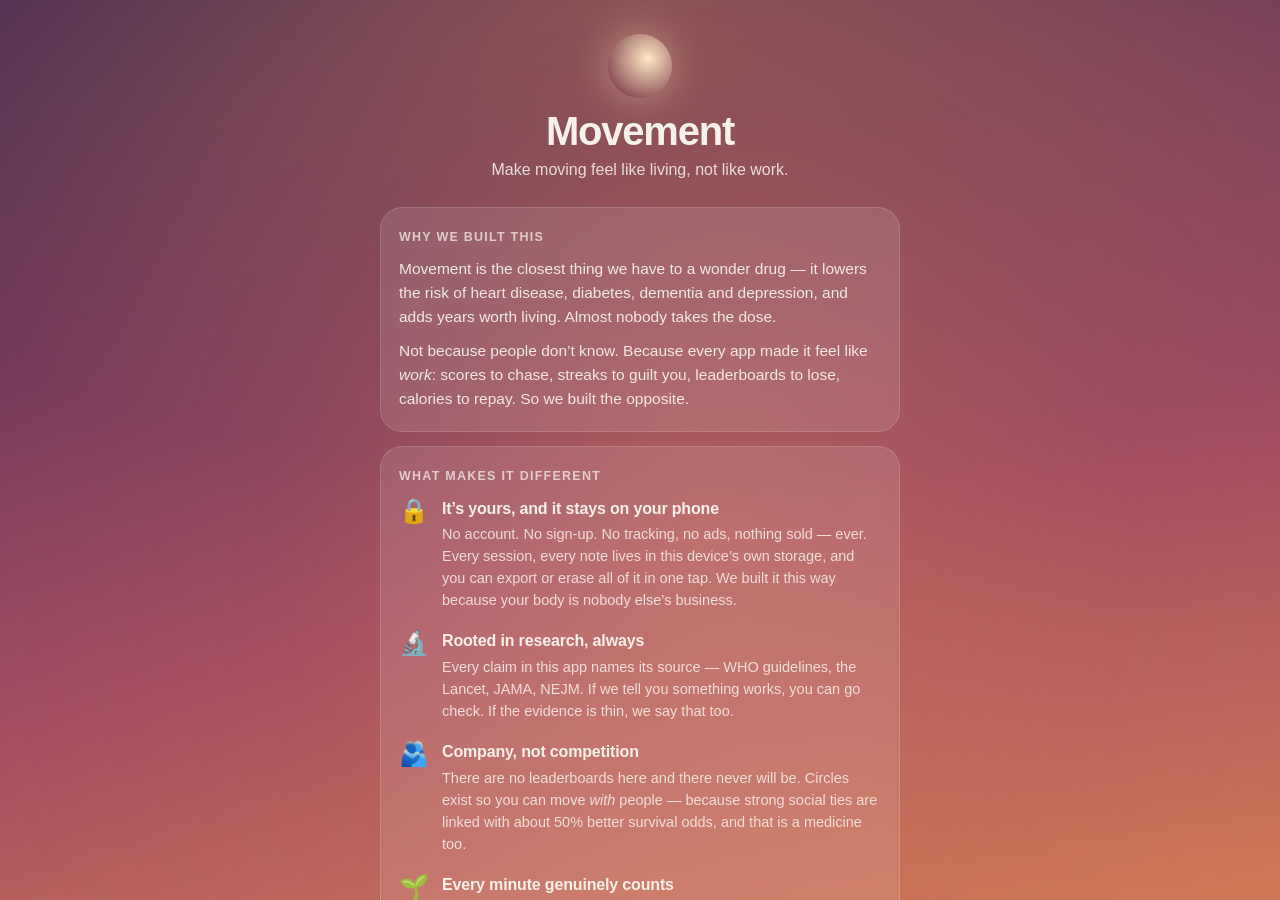
==== commit ed2b2f15: "Make the app keep itself up to date, and show its log when it does Installed on a home screen there " ====
--- a/index.html
+++ b/index.html
@@ -70,13 +70,8 @@
     </nav>
   </div>
 
+  <!-- Registration lives in js/update.js, alongside the update banner and
+       the version log it shows afterwards. -->
   <script type="module" src="./js/app.js"></script>
-  <script>
-    if ('serviceWorker' in navigator) {
-      window.addEventListener('load', () => {
-        navigator.serviceWorker.register('./sw.js').catch(() => {});
-      });
-    }
-  </script>
 </body>
 </html>
--- a/css/app.css
+++ b/css/app.css
@@ -1020,3 +1020,65 @@
 
 dialog.sheet::backdrop { background: rgba(10, 20, 18, 0.45); }
 dialog.sheet h2 { font-size: 20px; font-weight: 800; letter-spacing: -0.01em; margin-bottom: 4px; }
+
+/* ---------- self-update banner + version log ---------- */
+
+.upd-banner {
+  position: fixed;
+  left: 12px;
+  right: 12px;
+  bottom: calc(var(--tabbar-h) + var(--safe-bottom) + 12px);
+  z-index: 70;
+  display: flex;
+  align-items: center;
+  gap: 12px;
+  padding: 13px 14px 13px 16px;
+  border-radius: 18px;
+  background: var(--ink);
+  color: var(--bg);
+  box-shadow: 0 12px 32px -12px rgba(0, 0, 0, 0.45);
+  max-width: 536px;
+  margin: 0 auto;
+  transform: translateY(120%);
+  opacity: 0;
+  transition: transform 0.4s cubic-bezier(0.2, 0.7, 0.3, 1), opacity 0.3s ease;
+}
+
+.upd-banner.show { transform: none; opacity: 1; }
+
+.upd-banner .upd-txt { flex: 1; font-size: 13.5px; line-height: 1.35; }
+.upd-banner .upd-txt b { font-size: 14.5px; }
+.upd-banner .btn { background: var(--bg); color: var(--ink); flex-shrink: 0; }
+
+.upd-banner .upd-x {
+  width: 26px;
+  height: 26px;
+  flex-shrink: 0;
+  border-radius: 50%;
+  color: var(--bg);
+  opacity: 0.6;
+  font-size: 13px;
+}
+
+.whats-new { list-style: none; margin: 0; }
+
+.whats-new li {
+  position: relative;
+  padding: 0 0 9px 20px;
+  font-size: 14.5px;
+  line-height: 1.45;
+  color: var(--ink-soft);
+}
+
+.whats-new li::before {
+  content: "🌱";
+  position: absolute;
+  left: 0;
+  font-size: 12px;
+  top: 2px;
+}
+
+.log-list { max-height: 54vh; overflow-y: auto; }
+.log-entry { padding: 14px 0; border-bottom: 1px solid var(--line); }
+.log-entry:last-child { border-bottom: none; }
+.log-entry .whats-new li::before { content: "·"; font-size: 16px; top: -2px; left: 6px; }
